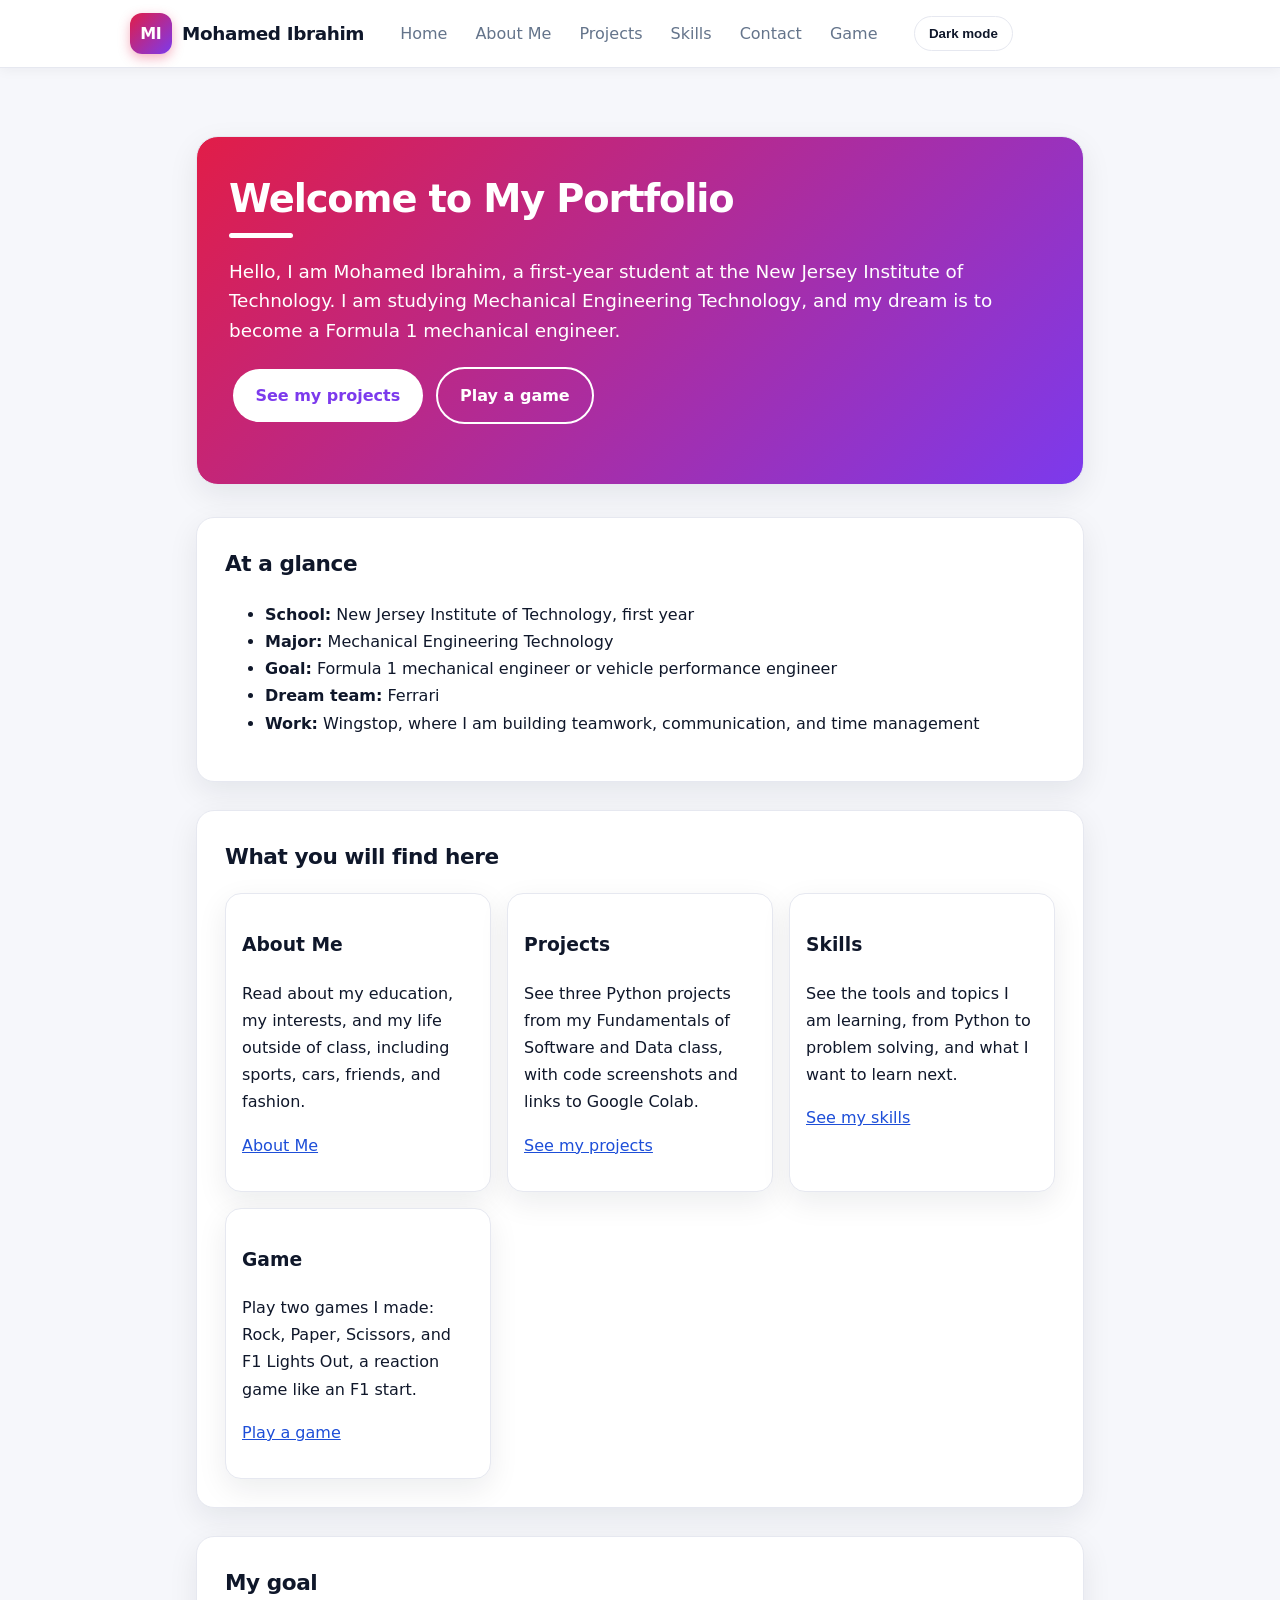
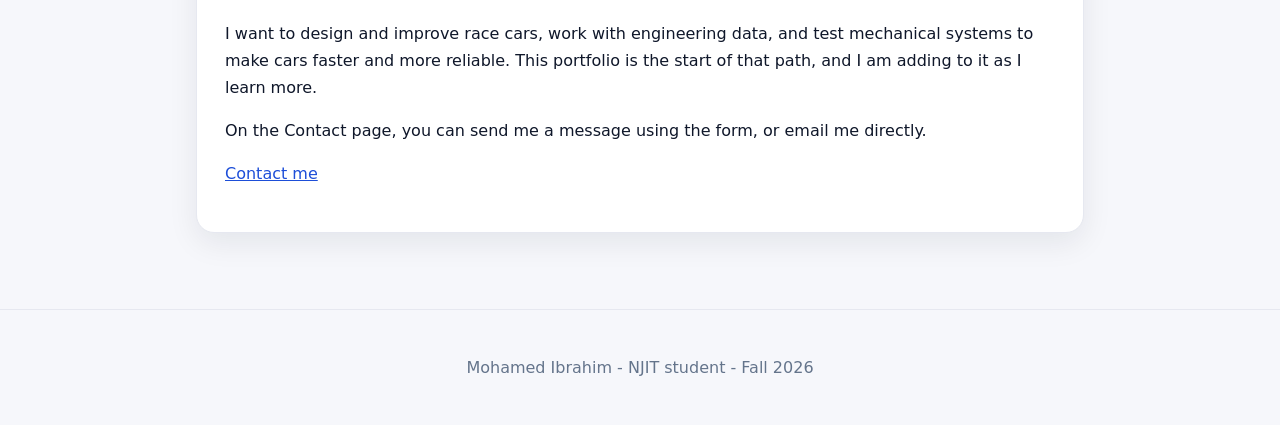
==== index.html @ 42eb2111 "Make Home page fuller with hero and cards, Nov 9" ====
<!DOCTYPE html>
<html lang="en">
<head>
<meta charset="utf-8">
<meta name="viewport" content="width=device-width, initial-scale=1">
<title>Mohamed Ibrahim - Home</title>
<link rel="stylesheet" href="styles.css">
<script src="script.js" defer></script>
</head>
<body>
<a class="skip-link" href="#main">Skip to main content</a>
<header>
<nav aria-label="Main navigation">
<a class="logo" href="index.html"><span class="logo-mark" aria-hidden="true">MI</span> Mohamed Ibrahim</a>
<button class="menu-button" id="menu-button" aria-expanded="false" aria-controls="nav-links">Menu</button>
<ul class="nav-links" id="nav-links">
<li><a href="index.html">Home</a></li>
<li><a href="about.html">About Me</a></li>
<li><a href="projects.html">Projects</a></li>
<li><a href="skills.html">Skills</a></li>
<li><a href="contact.html">Contact</a></li>
<li><a href="game.html">Game</a></li>
</ul>
<button class="theme-button" id="theme-button">Dark mode</button>
</nav>
</header>
<main id="main">
<section class="hero">
<h1>Welcome to My Portfolio</h1>
<p class="hero-tag">Hello, I am Mohamed Ibrahim, a first-year student at the New Jersey Institute of Technology. I am studying Mechanical Engineering Technology, and my dream is to become a Formula 1 mechanical engineer.</p>
<p><a class="hero-button" href="projects.html">See my projects</a> <a class="hero-button hero-button-light" href="game.html">Play a game</a></p>
</section>
<section>
<h2>At a glance</h2>
<ul>
<li><strong>School:</strong> New Jersey Institute of Technology, first year</li>
<li><strong>Major:</strong> Mechanical Engineering Technology</li>
<li><strong>Goal:</strong> Formula 1 mechanical engineer or vehicle performance engineer</li>
<li><strong>Dream team:</strong> Ferrari</li>
<li><strong>Work:</strong> Wingstop, where I am building teamwork, communication, and time management</li>
</ul>
</section>
<section>
<h2>What you will find here</h2>
<div class="card-grid">
<section class="card">
<h3>About Me</h3>
<p>Read about my education, my interests, and my life outside of class, including sports, cars, friends, and fashion.</p>
<p><a href="about.html">About Me</a></p>
</section>
<section class="card">
<h3>Projects</h3>
<p>See three Python projects from my Fundamentals of Software and Data class, with code screenshots and links to Google Colab.</p>
<p><a href="projects.html">See my projects</a></p>
</section>
<section class="card">
<h3>Skills</h3>
<p>See the tools and topics I am learning, from Python to problem solving, and what I want to learn next.</p>
<p><a href="skills.html">See my skills</a></p>
</section>
<section class="card">
<h3>Game</h3>
<p>Play two games I made: Rock, Paper, Scissors, and F1 Lights Out, a reaction game like an F1 start.</p>
<p><a href="game.html">Play a game</a></p>
</section>
</div>
</section>
<section>
<h2>My goal</h2>
<p>I want to design and improve race cars, work with engineering data, and test mechanical systems to make cars faster and more reliable. This portfolio is the start of that path, and I am adding to it as I learn more.</p>
<p>On the Contact page, you can send me a message using the form, or email me directly.</p>
<p><a href="contact.html">Contact me</a></p>
</section>
</main>
<footer><p>Mohamed Ibrahim - NJIT student - Fall 2026</p></footer>
</body>
</html>
---- styles.css ----
:root{--bg:#f6f7fb;--text:#0f172a;--muted:#64748b;--accent:#e11d48;--accent2:#1d4ed8;--card:#ffffff;--border:#e6e8f0;--header:#ffffff;--shadow:0 10px 30px rgba(15,23,42,0.08)}
body.dark{--bg:#0b1220;--text:#f1f5f9;--muted:#94a3b8;--accent:#fb7185;--accent2:#93c5fd;--card:#111c33;--border:#24344f;--header:#0b1220;--shadow:0 10px 30px rgba(0,0,0,0.35)}
*{box-sizing:border-box}
body{margin:0;font-family:system-ui,-apple-system,"Segoe UI",Arial,Helvetica,sans-serif;background:var(--bg);color:var(--text);line-height:1.7}
a{color:var(--accent2)}
a:focus,button:focus,input:focus,textarea:focus{outline:3px solid #f59e0b;outline-offset:2px}
.skip-link{position:absolute;left:-9999px;top:auto}
.skip-link:focus{left:1rem;top:1rem;background:var(--bg);padding:0.5rem}
header{background:var(--header);border-bottom:1px solid var(--border);padding:0.8rem 1rem;position:sticky;top:0;z-index:10;box-shadow:0 2px 12px rgba(15,23,42,0.05)}
nav{display:flex;gap:1.5rem;align-items:center;flex-wrap:wrap;max-width:1020px;margin:0 auto;justify-content:flex-start}
nav a{font-weight:600;text-decoration:none;color:var(--text)}
nav a:hover,nav a:focus{text-decoration:underline}
.logo{display:flex;align-items:center;gap:0.65rem;font-size:1.15rem;font-weight:700;letter-spacing:-0.02em}
.logo-mark{display:inline-flex;align-items:center;justify-content:center;width:2.6rem;height:2.6rem;border-radius:12px;background:linear-gradient(135deg,#e11d48,#7c3aed);color:#ffffff;font-weight:800;font-size:1rem;flex-shrink:0;box-shadow:0 4px 12px rgba(225,29,72,0.35)}
.nav-links{display:flex;gap:0.25rem;flex-wrap:wrap;list-style:none;margin:0;padding:0;justify-content:flex-start}
.nav-links a{color:var(--muted);font-weight:500;padding:0.45rem 0.75rem;border-radius:999px}
.nav-links a:hover{color:var(--text);background:var(--card);text-decoration:none}
.menu-button,.theme-button{margin-left:auto;background:linear-gradient(135deg,#e11d48,#7c3aed);color:#fff;border:none;border-radius:999px;padding:0.55rem 0.9rem;cursor:pointer;font-weight:600}
.theme-button{margin-left:0;background:var(--card);color:var(--text);border:1px solid var(--border)}
main{max-width:920px;margin:0 auto;padding:2.5rem 1rem 3rem}
main h1{font-size:2.4rem;line-height:1.15;letter-spacing:-0.03em;margin:0 0 0.5rem}
main h1::after{content:"";display:block;width:64px;height:5px;border-radius:999px;background:linear-gradient(90deg,#e11d48,#7c3aed);margin-top:0.75rem}
main section{background:var(--card);border:1px solid var(--border);border-radius:18px;padding:1.75rem;margin:1.75rem 0;box-shadow:var(--shadow)}
main section h2{margin-top:0;font-size:1.35rem;letter-spacing:-0.02em}
footer{border-top:1px solid var(--border);padding:1.75rem;text-align:center;color:var(--muted)}
.card{background:var(--card);border:1px solid var(--border);border-radius:16px;padding:1rem;margin:1rem 0;box-shadow:var(--shadow);transition:transform 0.2s ease,box-shadow 0.2s ease}
.card:hover{transform:translateY(-3px)}
.photo-grid{display:grid;grid-template-columns:repeat(3,1fr);gap:1.1rem}
.photo-grid figure{margin:0;overflow:hidden}
.photo-grid img{transition:transform 0.3s ease}
.photo-grid figure:hover img{transform:scale(1.03)}
.image-caption{color:var(--muted);margin-top:0.5rem}
.hero{background:linear-gradient(135deg,#e11d48,#7c3aed);color:#fff;border-radius:22px;padding:2.5rem 2rem;margin-bottom:2rem}
.hero h1{color:#fff}
.hero h1::after{background:#fff}
.hero-tag{font-size:1.15rem;line-height:1.6}
.hero-button{display:inline-block;background:#fff;color:#7c3aed;border-radius:999px;padding:0.8rem 1.4rem;font-weight:700;margin:0.25rem;text-decoration:none}
.hero-button-light{background:transparent;color:#fff;border:2px solid #fff}
.card-grid{display:grid;grid-template-columns:repeat(auto-fit,minmax(220px,1fr));gap:1rem;margin-top:1rem}
.card-grid .card{margin:0}
.lights{display:flex;gap:0.6rem;margin:1rem 0}
.f1-light{width:2.2rem;height:2.2rem;border-radius:50%;background:#334155;display:inline-block}
.f1-light.on{background:#ef4444;box-shadow:0 0 12px #ef4444}
.f1-light.go{background:#22c55e;box-shadow:0 0 12px #22c55e}
img{max-width:100%;height:auto;display:block;border-radius:12px;object-fit:contain}
main section img, .card img{width:100%;height:auto;object-fit:contain;border:1px solid var(--border)}
.photo-grid figure{overflow:visible}
form label{display:block;margin-top:1rem;font-weight:600}
form input,form textarea{width:100%;padding:0.7rem 0.8rem;margin-top:0.35rem;border:1px solid var(--border);border-radius:10px;background:var(--bg);color:var(--text);font:inherit}
form button{background:linear-gradient(135deg,#e11d48,#7c3aed);color:#fff;border:none;border-radius:999px;padding:0.8rem 1.4rem;cursor:pointer;margin-top:1rem;font-weight:700}
main section button{background:linear-gradient(135deg,#e11d48,#7c3aed);color:#fff;border:none;border-radius:999px;padding:0.7rem 1.2rem;cursor:pointer;font-weight:700;margin:0.25rem}
.error{color:#b91c1c;font-weight:bold}
.success{color:#065f46;font-weight:bold}
body.dark .error{color:#fca5a5}
body.dark .success{color:#a7f3d0}
@media (max-width:700px){
  .nav-links{display:none;flex-direction:column;width:100%}
  .nav-links.open{display:flex}
  .menu-button{display:block}
  main{padding:1.5rem 0.9rem}
  main h1{font-size:1.9rem}
  .photo-grid{grid-template-columns:1fr}
}
@media (min-width:701px){
  .menu-button{display:none}
}
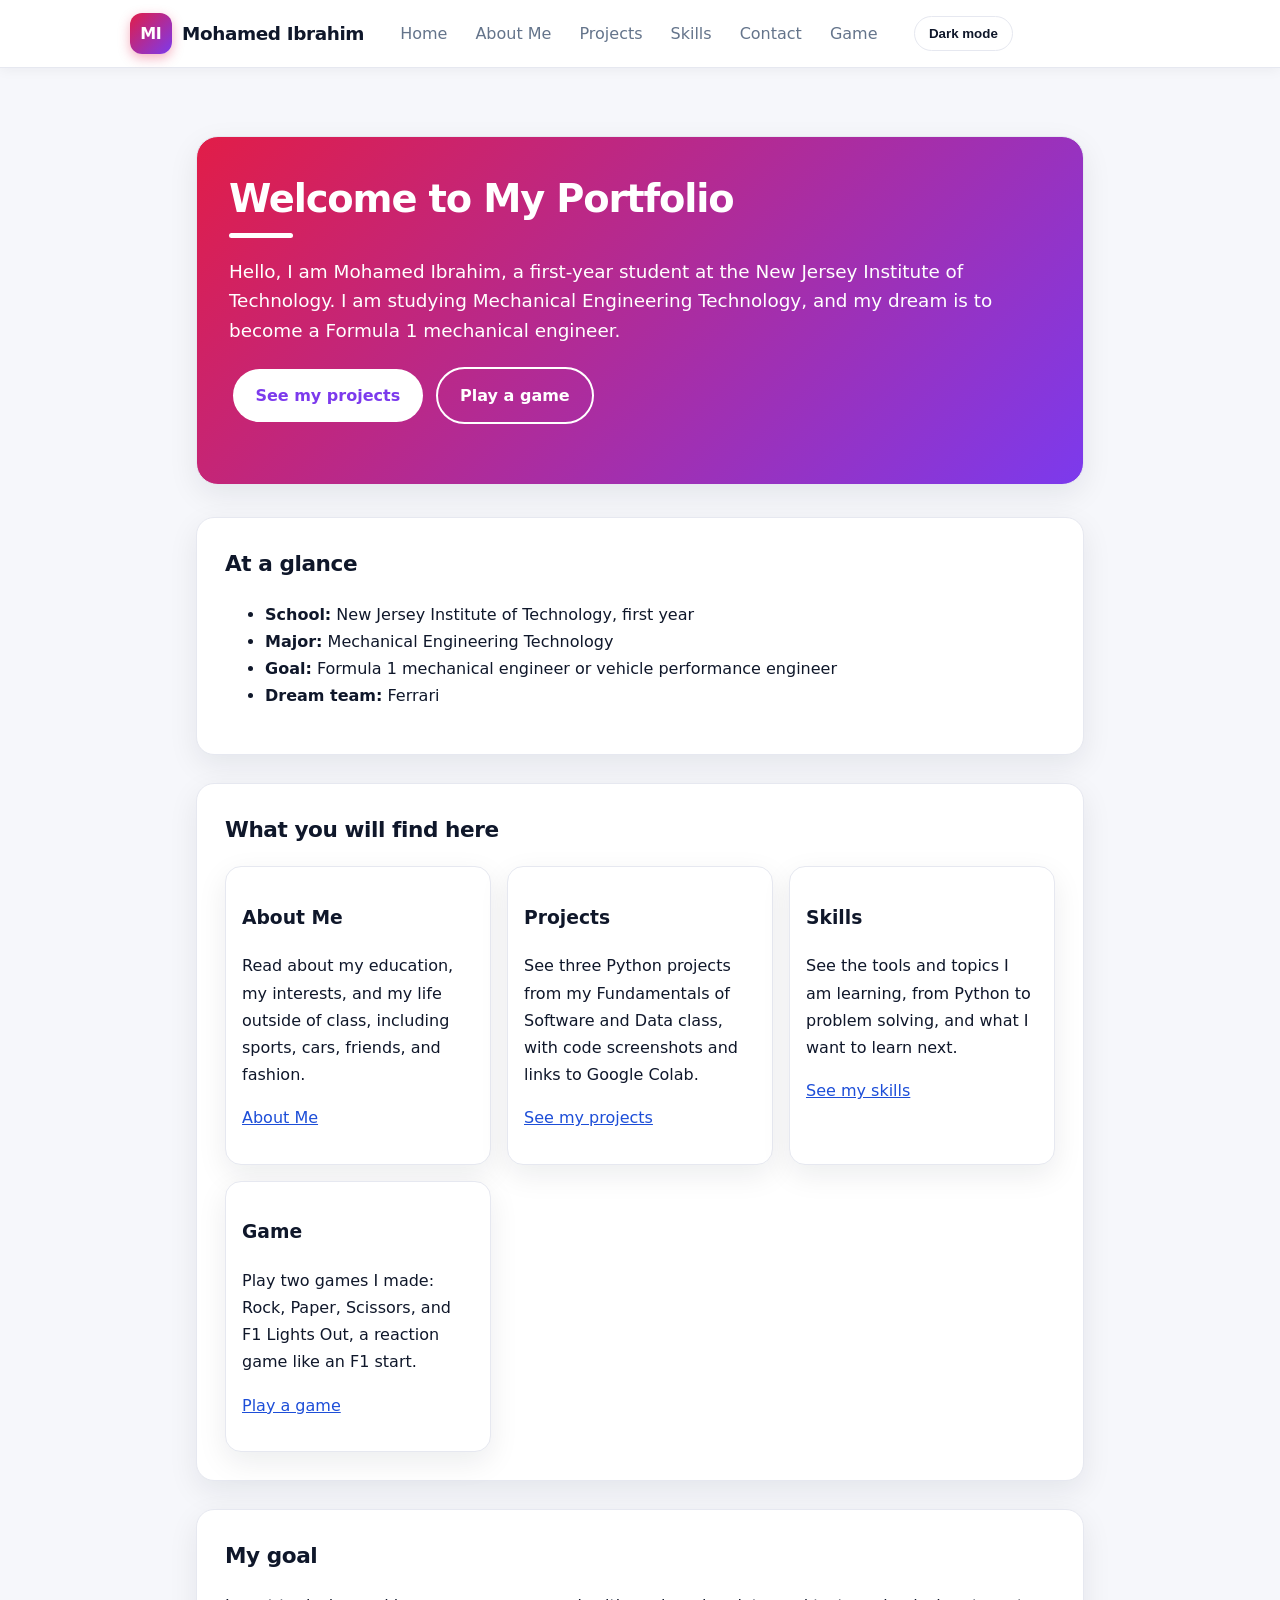
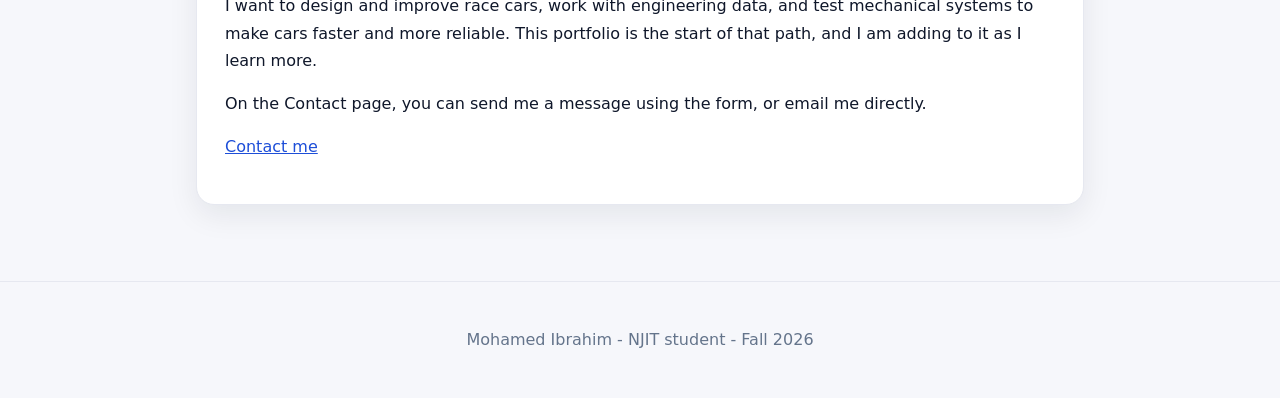
==== commit c6443f73: "Make Home page fuller with hero and cards, Nov 9" ====
--- a/index.html
+++ b/index.html
@@ -37,7 +37,6 @@
 <li><strong>Major:</strong> Mechanical Engineering Technology</li>
 <li><strong>Goal:</strong> Formula 1 mechanical engineer or vehicle performance engineer</li>
 <li><strong>Dream team:</strong> Ferrari</li>
-<li><strong>Work:</strong> Wingstop, where I am building teamwork, communication, and time management</li>
 </ul>
 </section>
 <section>
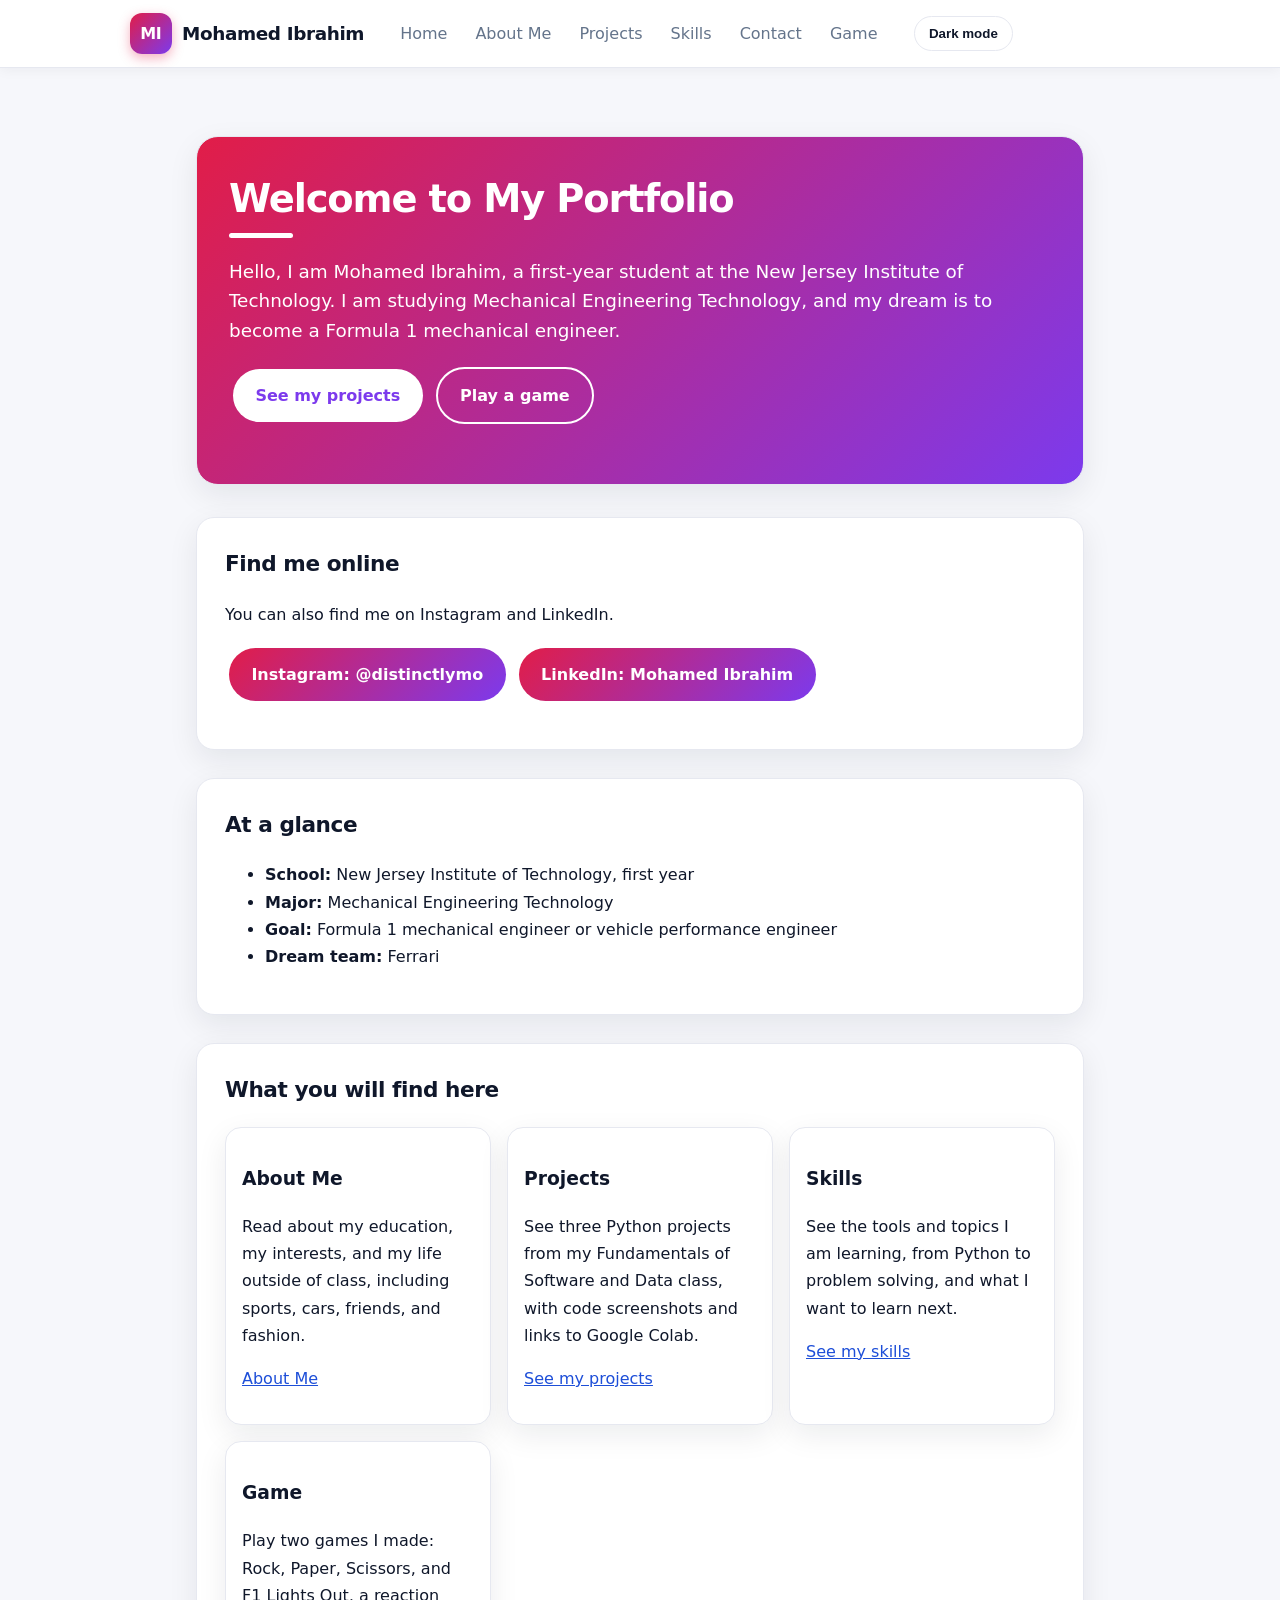
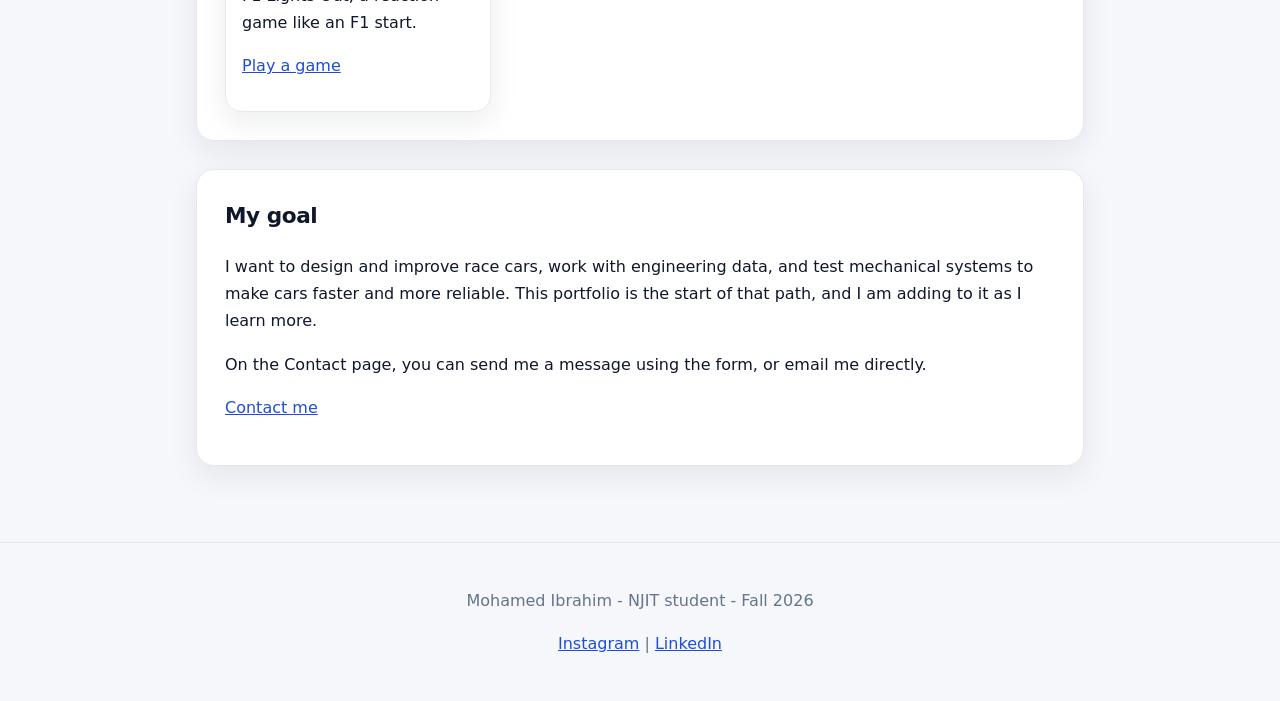
==== commit fc4bba8b: "Add Instagram and LinkedIn links, Nov 9" ====
--- a/index.html
+++ b/index.html
@@ -29,6 +29,11 @@
 <h1>Welcome to My Portfolio</h1>
 <p class="hero-tag">Hello, I am Mohamed Ibrahim, a first-year student at the New Jersey Institute of Technology. I am studying Mechanical Engineering Technology, and my dream is to become a Formula 1 mechanical engineer.</p>
 <p><a class="hero-button" href="projects.html">See my projects</a> <a class="hero-button hero-button-light" href="game.html">Play a game</a></p>
+</section>
+<section>
+<h2>Find me online</h2>
+<p>You can also find me on Instagram and LinkedIn.</p>
+<p><a class="social-button" href="https://www.instagram.com/distinctlymo/">Instagram: @distinctlymo</a> <a class="social-button" href="https://www.linkedin.com/in/mohamed-ibrahim-390871430">LinkedIn: Mohamed Ibrahim</a></p>
 </section>
 <section>
 <h2>At a glance</h2>
@@ -71,6 +76,6 @@
 <p><a href="contact.html">Contact me</a></p>
 </section>
 </main>
-<footer><p>Mohamed Ibrahim - NJIT student - Fall 2026</p></footer>
+<footer><p>Mohamed Ibrahim - NJIT student - Fall 2026</p><p><a href="https://www.instagram.com/distinctlymo/">Instagram</a> | <a href="https://www.linkedin.com/in/mohamed-ibrahim-390871430">LinkedIn</a></p></footer>
 </body>
 </html>
--- a/styles.css
+++ b/styles.css
@@ -37,6 +37,8 @@
 .hero-button{display:inline-block;background:#fff;color:#7c3aed;border-radius:999px;padding:0.8rem 1.4rem;font-weight:700;margin:0.25rem;text-decoration:none}
 .hero-button-light{background:transparent;color:#fff;border:2px solid #fff}
 .card-grid{display:grid;grid-template-columns:repeat(auto-fit,minmax(220px,1fr));gap:1rem;margin-top:1rem}
+.social-button{display:inline-block;background:linear-gradient(135deg,#e11d48,#7c3aed);color:#fff;border-radius:999px;padding:0.8rem 1.4rem;font-weight:700;margin:0.25rem;text-decoration:none}
+footer a{color:var(--accent2)}
 .card-grid .card{margin:0}
 .lights{display:flex;gap:0.6rem;margin:1rem 0}
 .f1-light{width:2.2rem;height:2.2rem;border-radius:50%;background:#334155;display:inline-block}
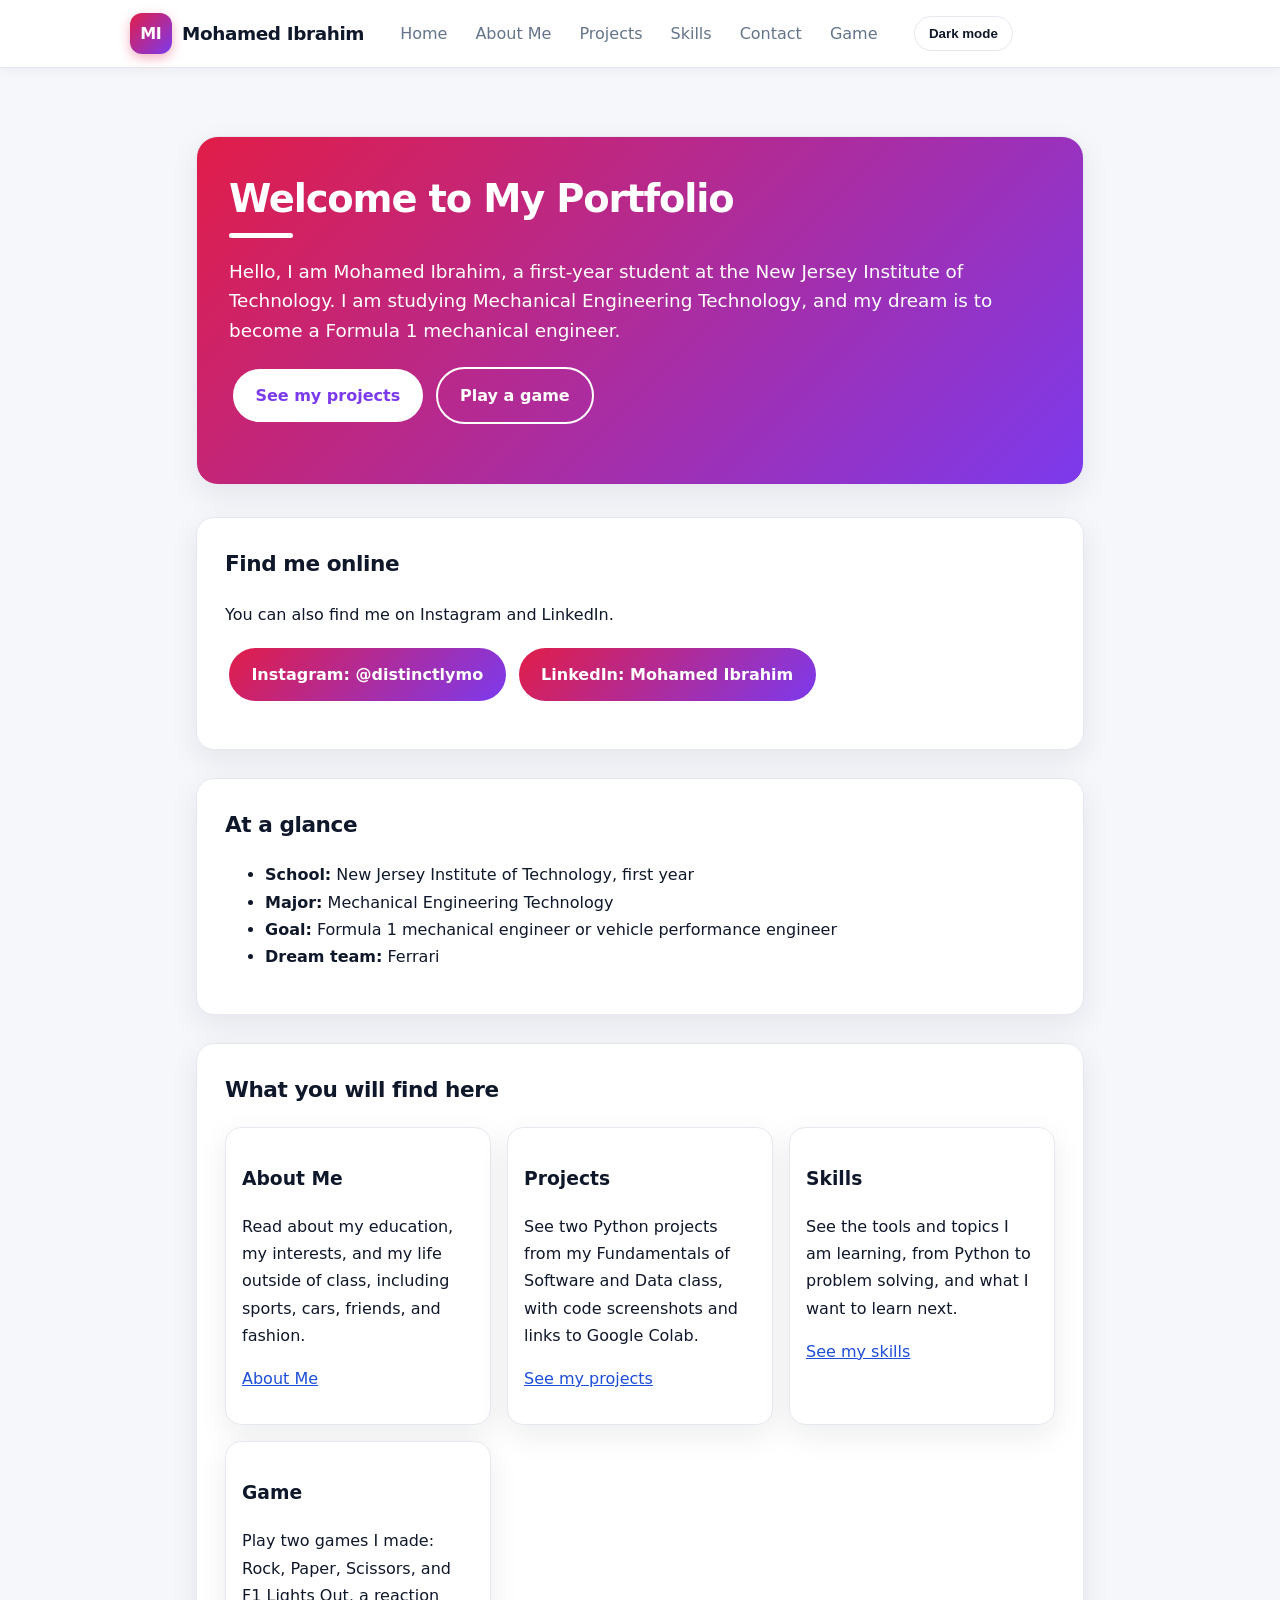
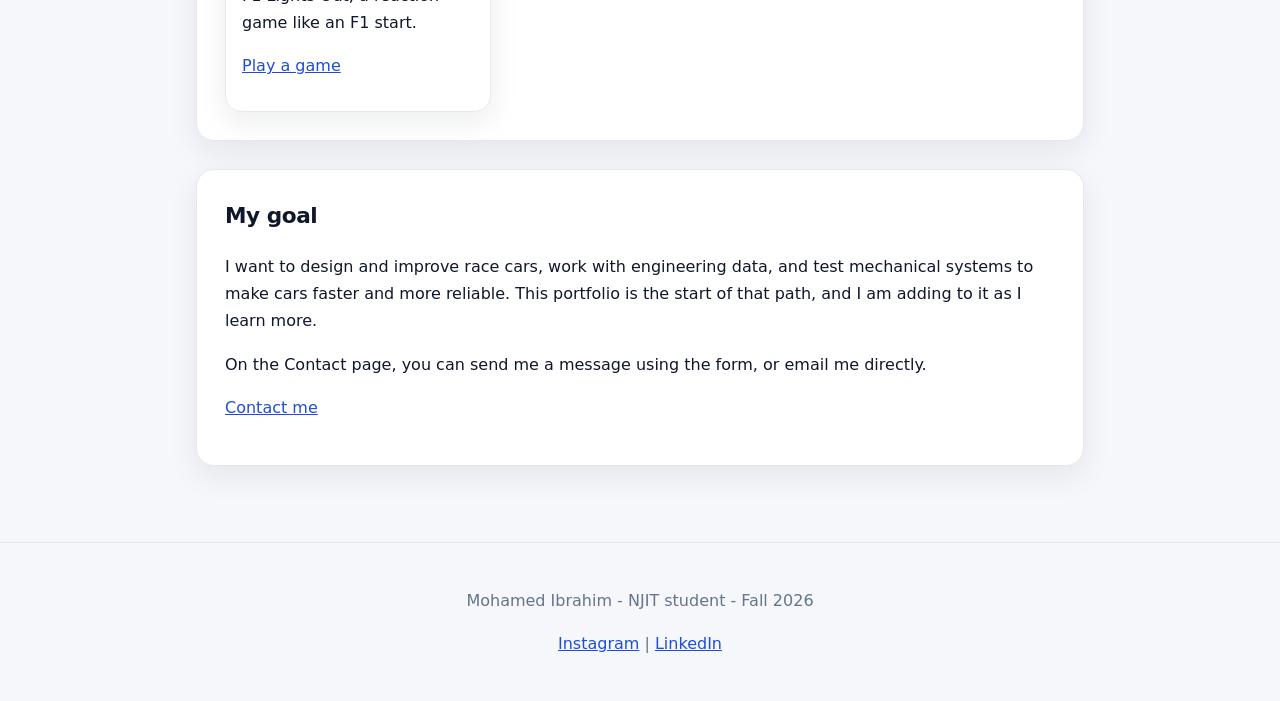
==== commit 9fa3e3d6: "Remove Weather Data Logger project, Nov 9" ====
--- a/index.html
+++ b/index.html
@@ -54,7 +54,7 @@
 </section>
 <section class="card">
 <h3>Projects</h3>
-<p>See three Python projects from my Fundamentals of Software and Data class, with code screenshots and links to Google Colab.</p>
+<p>See two Python projects from my Fundamentals of Software and Data class, with code screenshots and links to Google Colab.</p>
 <p><a href="projects.html">See my projects</a></p>
 </section>
 <section class="card">
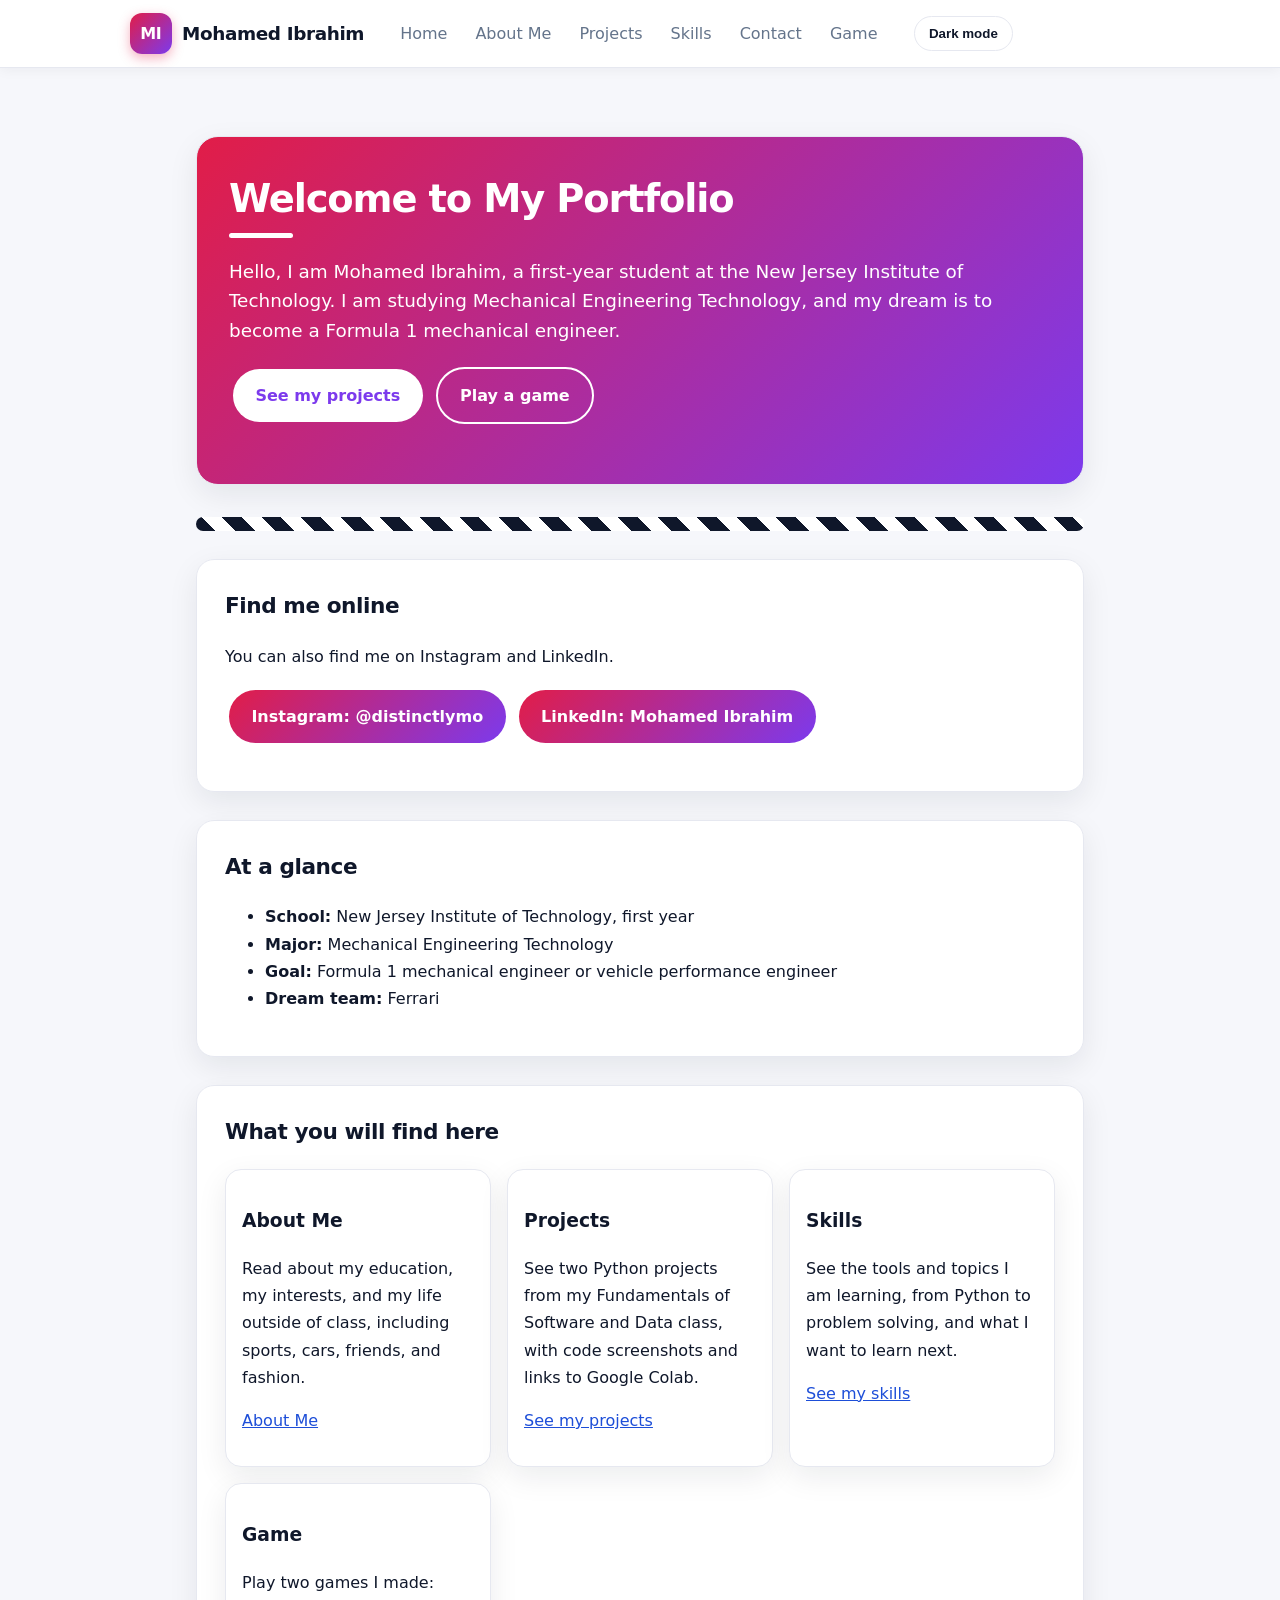
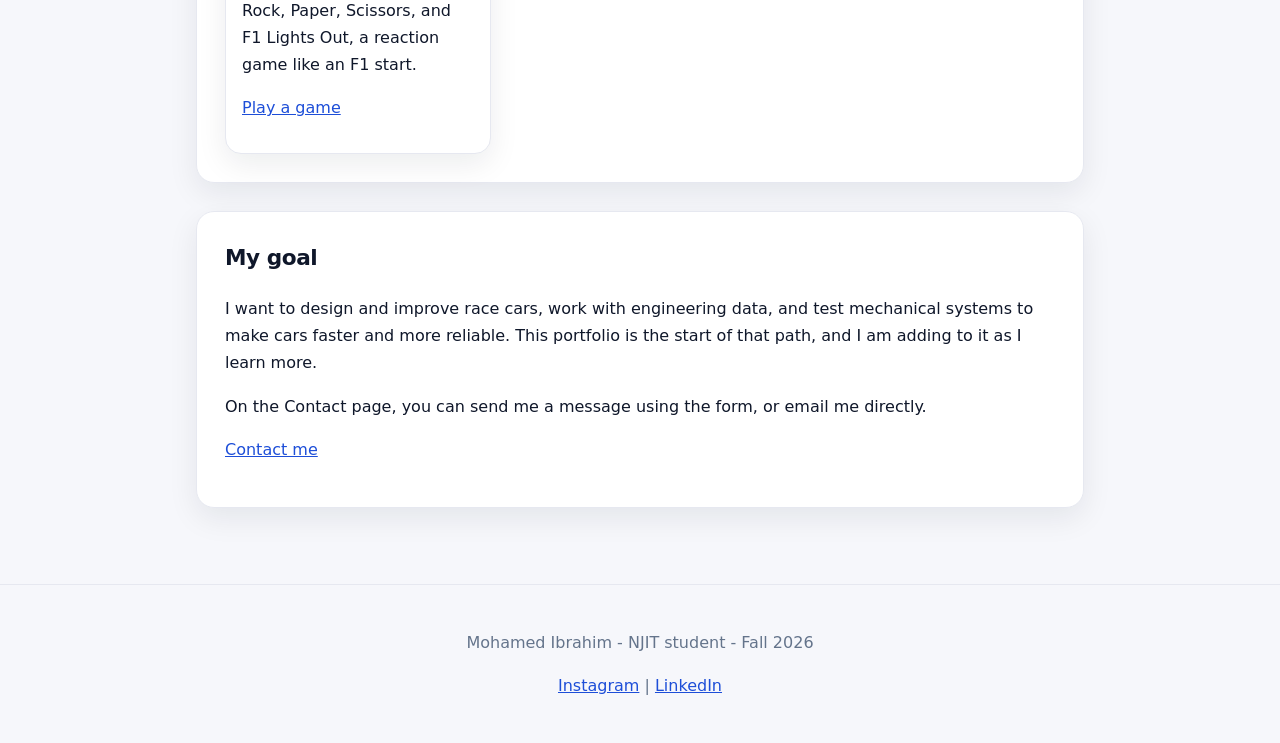
==== commit f635fd2d: "Make site more dynamic with animations, Nov 9" ====
--- a/index.html
+++ b/index.html
@@ -30,6 +30,7 @@
 <p class="hero-tag">Hello, I am Mohamed Ibrahim, a first-year student at the New Jersey Institute of Technology. I am studying Mechanical Engineering Technology, and my dream is to become a Formula 1 mechanical engineer.</p>
 <p><a class="hero-button" href="projects.html">See my projects</a> <a class="hero-button hero-button-light" href="game.html">Play a game</a></p>
 </section>
+<div class="race-strip" aria-hidden="true"></div>
 <section>
 <h2>Find me online</h2>
 <p>You can also find me on Instagram and LinkedIn.</p>
--- a/styles.css
+++ b/styles.css
@@ -39,6 +39,18 @@
 .card-grid{display:grid;grid-template-columns:repeat(auto-fit,minmax(220px,1fr));gap:1rem;margin-top:1rem}
 .social-button{display:inline-block;background:linear-gradient(135deg,#e11d48,#7c3aed);color:#fff;border-radius:999px;padding:0.8rem 1.4rem;font-weight:700;margin:0.25rem;text-decoration:none}
 footer a{color:var(--accent2)}
+@keyframes gradientShift{0%{background-position:0% 50%}50%{background-position:100% 50%}100%{background-position:0% 50%}}
+@keyframes fadeUp{from{opacity:0;transform:translateY(14px)}to{opacity:1;transform:translateY(0)}}
+.hero{background:linear-gradient(135deg,#e11d48,#7c3aed,#1d4ed8,#e11d48);background-size:300% 300%;animation:gradientShift 12s ease infinite, fadeUp 0.8s ease both}
+.hero h1,.hero p{animation:fadeUp 0.8s ease both}
+.card{transition:transform 0.25s ease, box-shadow 0.25s ease}
+.card:hover{transform:translateY(-6px);box-shadow:0 14px 28px rgba(15,23,42,0.16)}
+a{transition:color 0.2s ease}
+button{transition:transform 0.2s ease, box-shadow 0.2s ease}
+button:hover{transform:translateY(-2px)}
+.reveal{opacity:0;transform:translateY(14px);transition:opacity 0.6s ease, transform 0.6s ease}
+.reveal.visible{opacity:1;transform:translateY(0)}
+.race-strip{height:14px;border-radius:999px;background:repeating-linear-gradient(45deg,#0f172a 0 14px,#fff 14px 28px);margin:1.5rem 0;animation:fadeUp 0.8s ease both}
 .card-grid .card{margin:0}
 .lights{display:flex;gap:0.6rem;margin:1rem 0}
 .f1-light{width:2.2rem;height:2.2rem;border-radius:50%;background:#334155;display:inline-block}
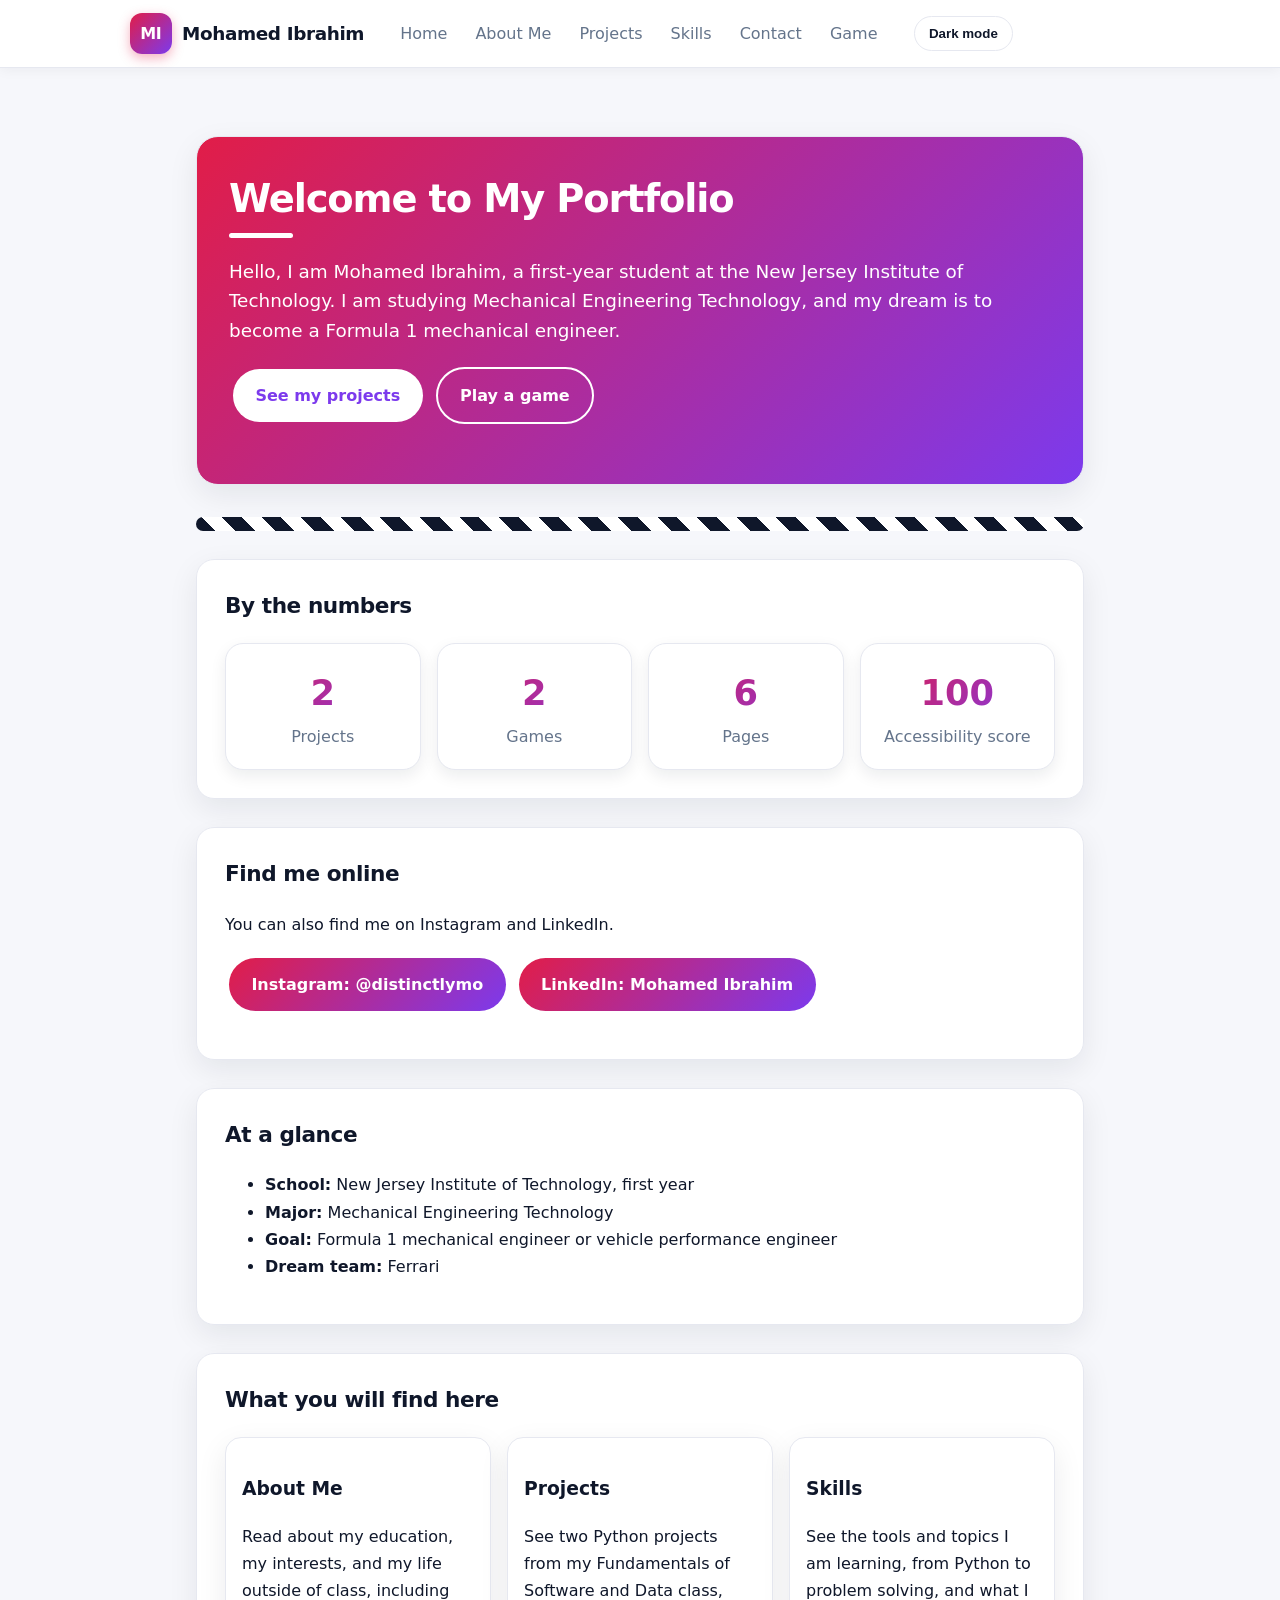
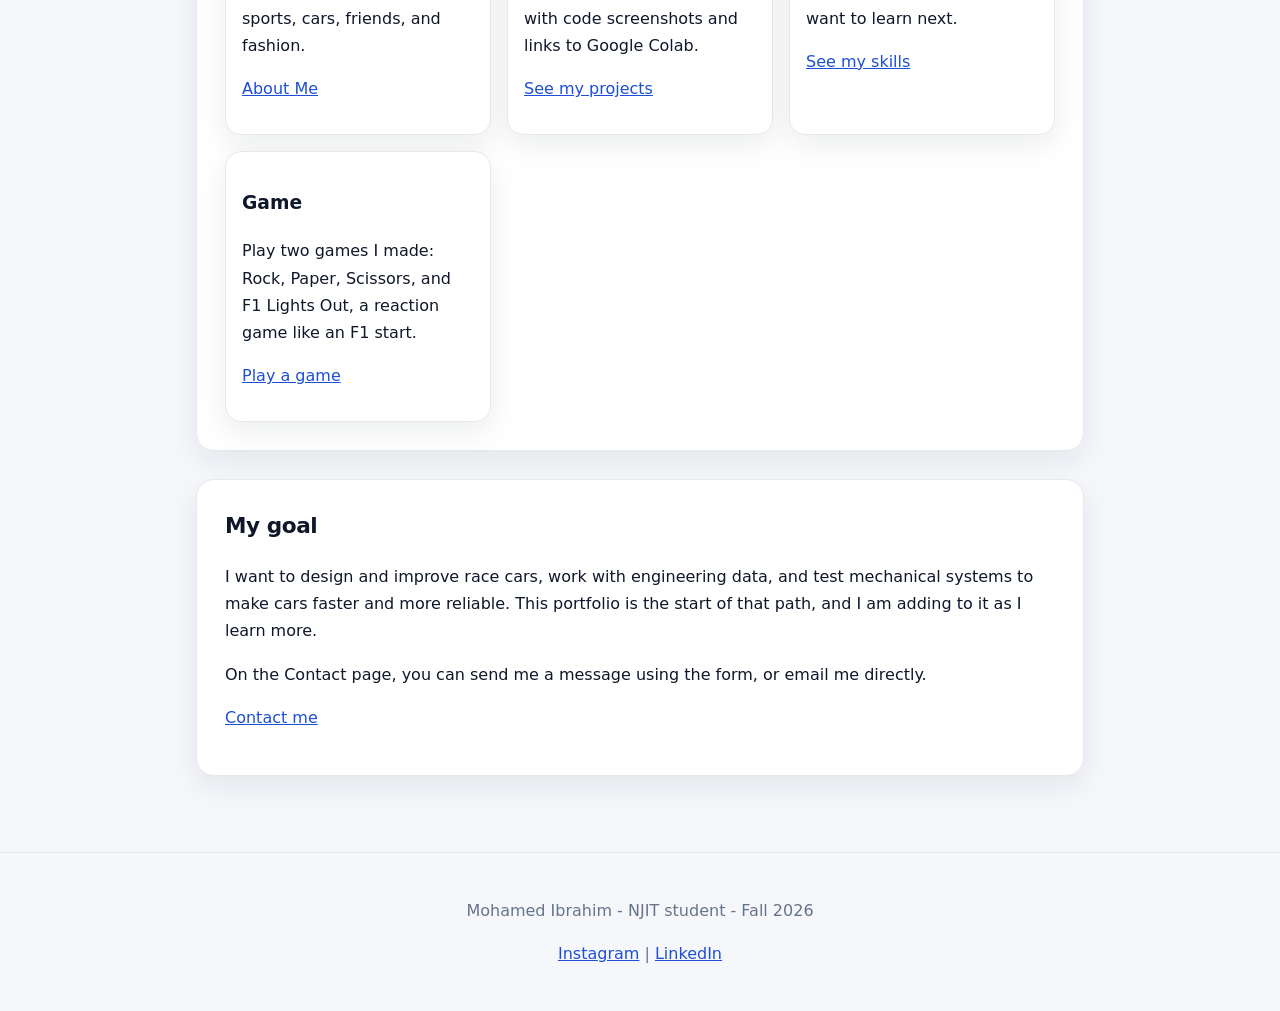
==== commit 93e423c7: "Add By the numbers stats and more touches, Nov 9" ====
--- a/index.html
+++ b/index.html
@@ -31,6 +31,15 @@
 <p><a class="hero-button" href="projects.html">See my projects</a> <a class="hero-button hero-button-light" href="game.html">Play a game</a></p>
 </section>
 <div class="race-strip" aria-hidden="true"></div>
+<section>
+<h2>By the numbers</h2>
+<div class="stats">
+<div class="stat"><strong data-count="2">2</strong><span>Projects</span></div>
+<div class="stat"><strong data-count="2">2</strong><span>Games</span></div>
+<div class="stat"><strong data-count="6">6</strong><span>Pages</span></div>
+<div class="stat"><strong data-count="100">100</strong><span>Accessibility score</span></div>
+</div>
+</section>
 <section>
 <h2>Find me online</h2>
 <p>You can also find me on Instagram and LinkedIn.</p>
--- a/styles.css
+++ b/styles.css
@@ -51,6 +51,14 @@
 .reveal{opacity:0;transform:translateY(14px);transition:opacity 0.6s ease, transform 0.6s ease}
 .reveal.visible{opacity:1;transform:translateY(0)}
 .race-strip{height:14px;border-radius:999px;background:repeating-linear-gradient(45deg,#0f172a 0 14px,#fff 14px 28px);margin:1.5rem 0;animation:fadeUp 0.8s ease both}
+html{scroll-behavior:smooth}
+body{transition:background-color 0.3s ease,color 0.3s ease}
+.nav-links a{position:relative}
+.nav-links a:hover::after{content:"";position:absolute;left:0;right:0;bottom:-4px;height:3px;border-radius:999px;background:linear-gradient(135deg,#e11d48,#7c3aed)}
+.stats{display:grid;grid-template-columns:repeat(auto-fit,minmax(140px,1fr));gap:1rem;margin-top:1rem}
+.stat{background:var(--card);border:1px solid var(--border);border-radius:18px;padding:1.2rem;text-align:center;box-shadow:0 6px 16px rgba(15,23,42,0.08)}
+.stat strong{display:block;font-size:2.2rem;background:linear-gradient(135deg,#e11d48,#7c3aed);-webkit-background-clip:text;background-clip:text;color:transparent}
+.stat span{color:var(--muted)}
 .card-grid .card{margin:0}
 .lights{display:flex;gap:0.6rem;margin:1rem 0}
 .f1-light{width:2.2rem;height:2.2rem;border-radius:50%;background:#334155;display:inline-block}
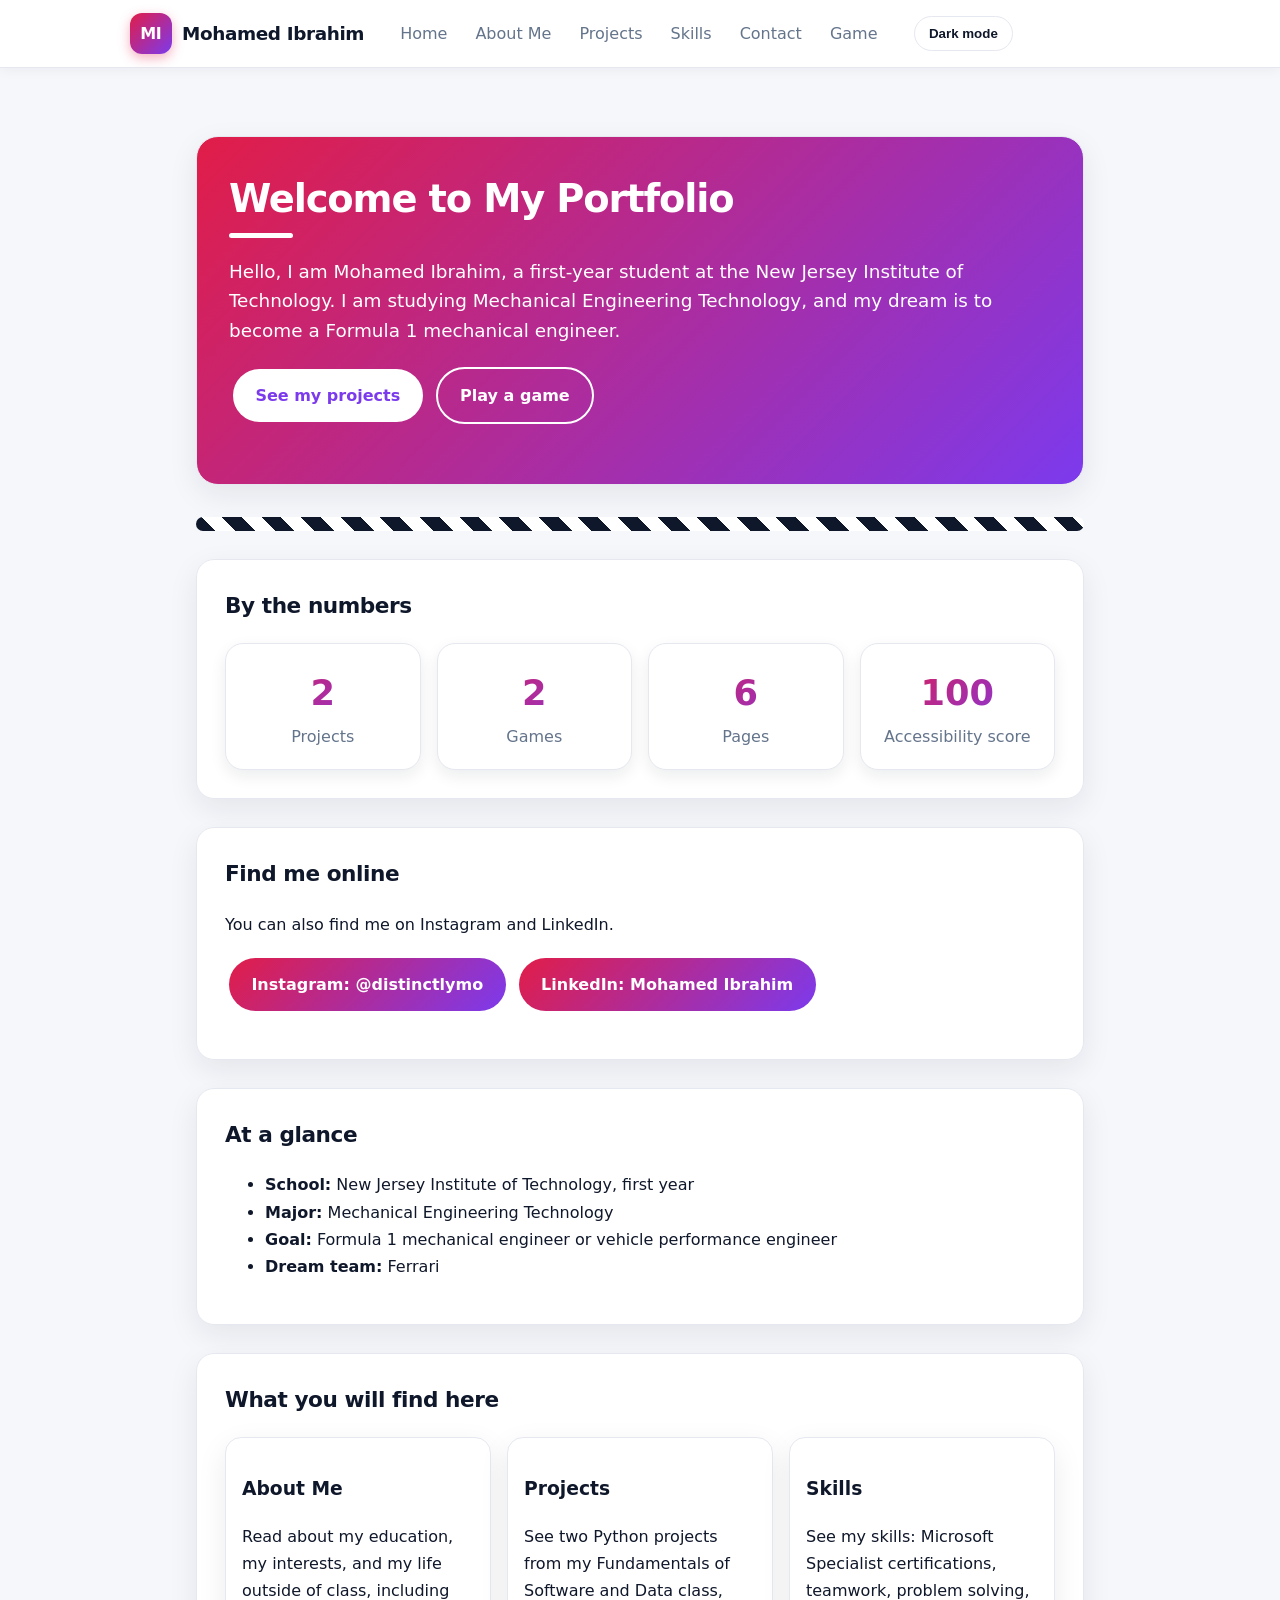
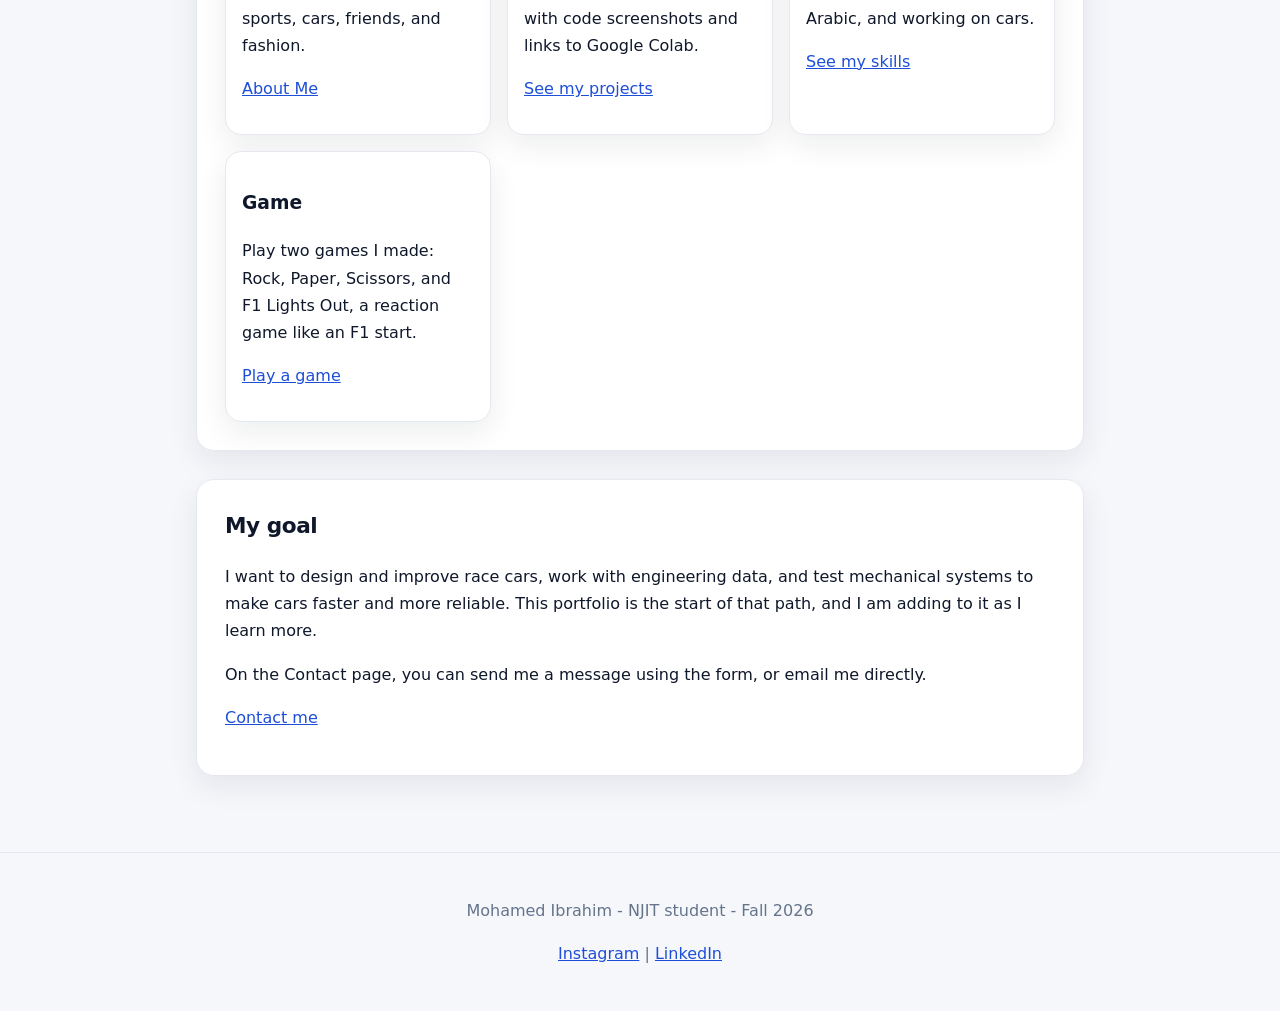
==== commit 134a0daa: "Replace Skills page with only Mohamed's listed skills, Nov 9" ====
--- a/index.html
+++ b/index.html
@@ -69,7 +69,7 @@
 </section>
 <section class="card">
 <h3>Skills</h3>
-<p>See the tools and topics I am learning, from Python to problem solving, and what I want to learn next.</p>
+<p>See my skills: Microsoft Specialist certifications, teamwork, problem solving, Arabic, and working on cars.</p>
 <p><a href="skills.html">See my skills</a></p>
 </section>
 <section class="card">
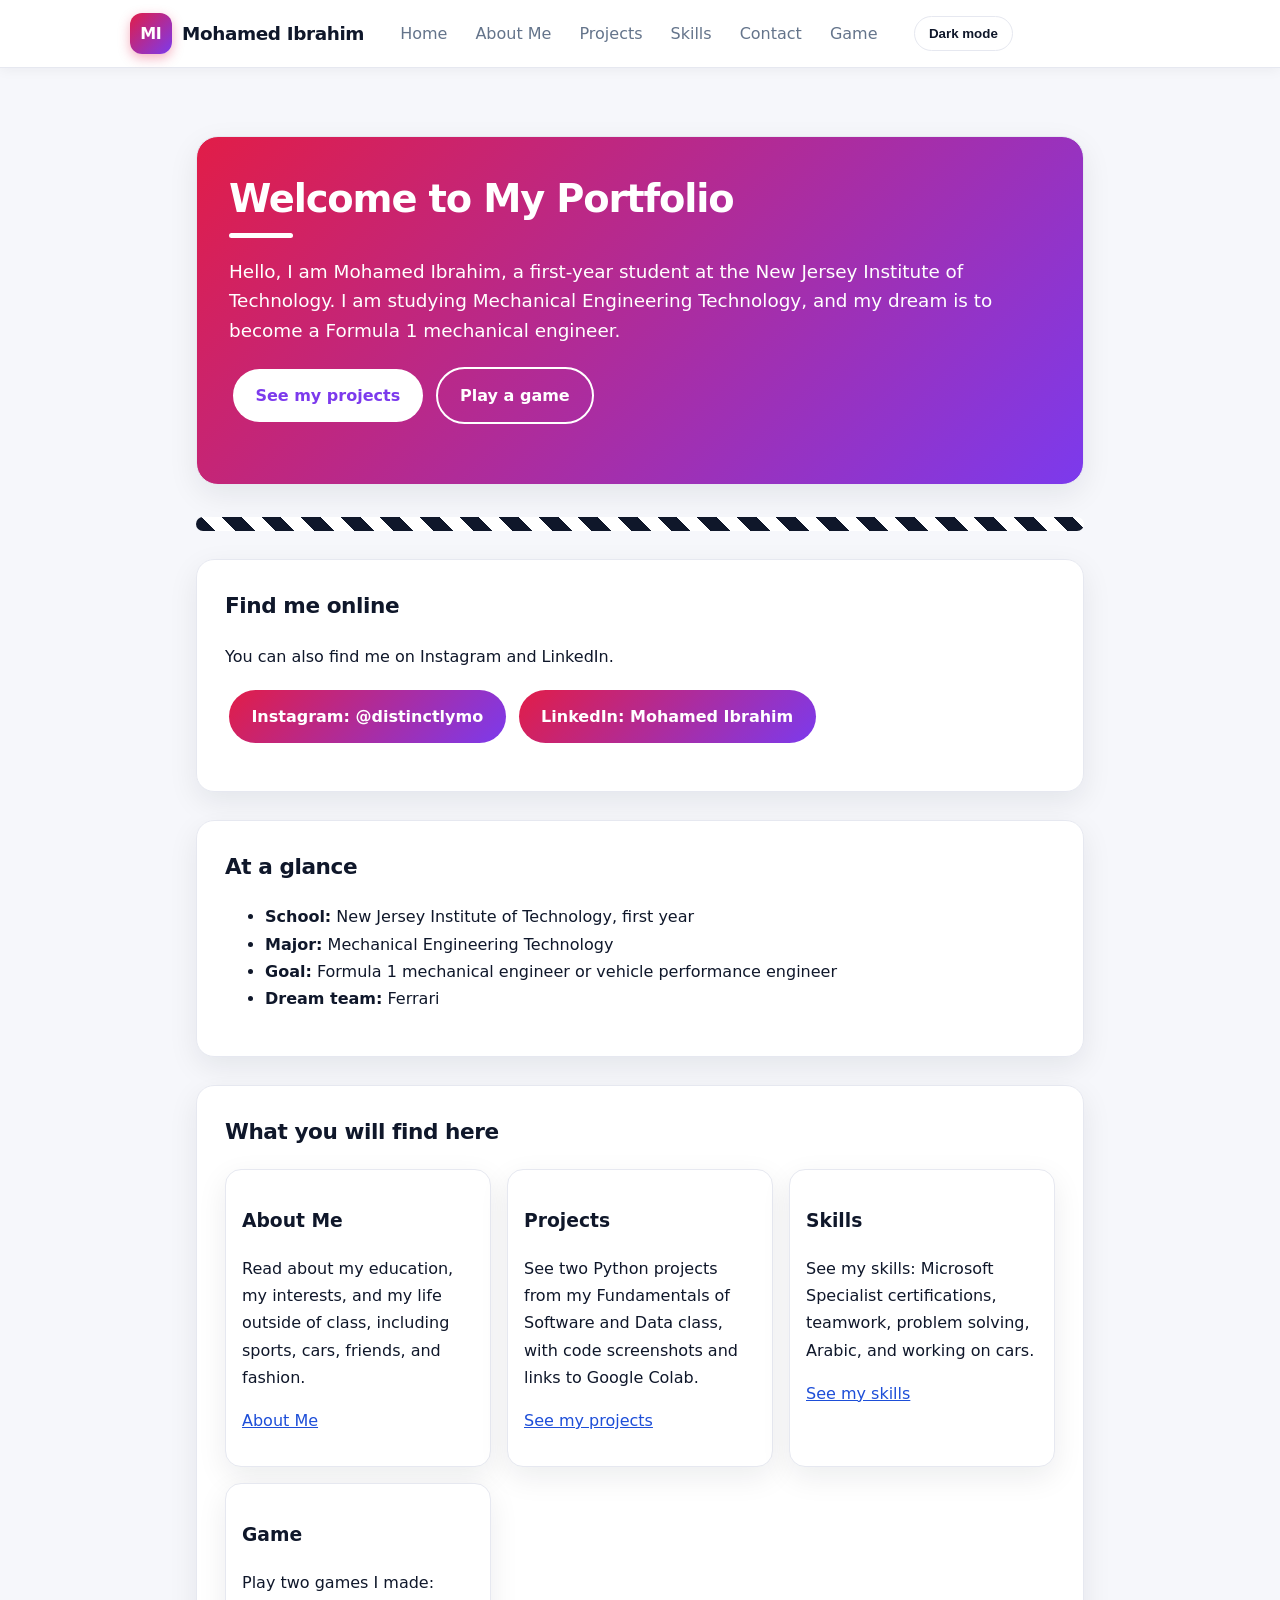
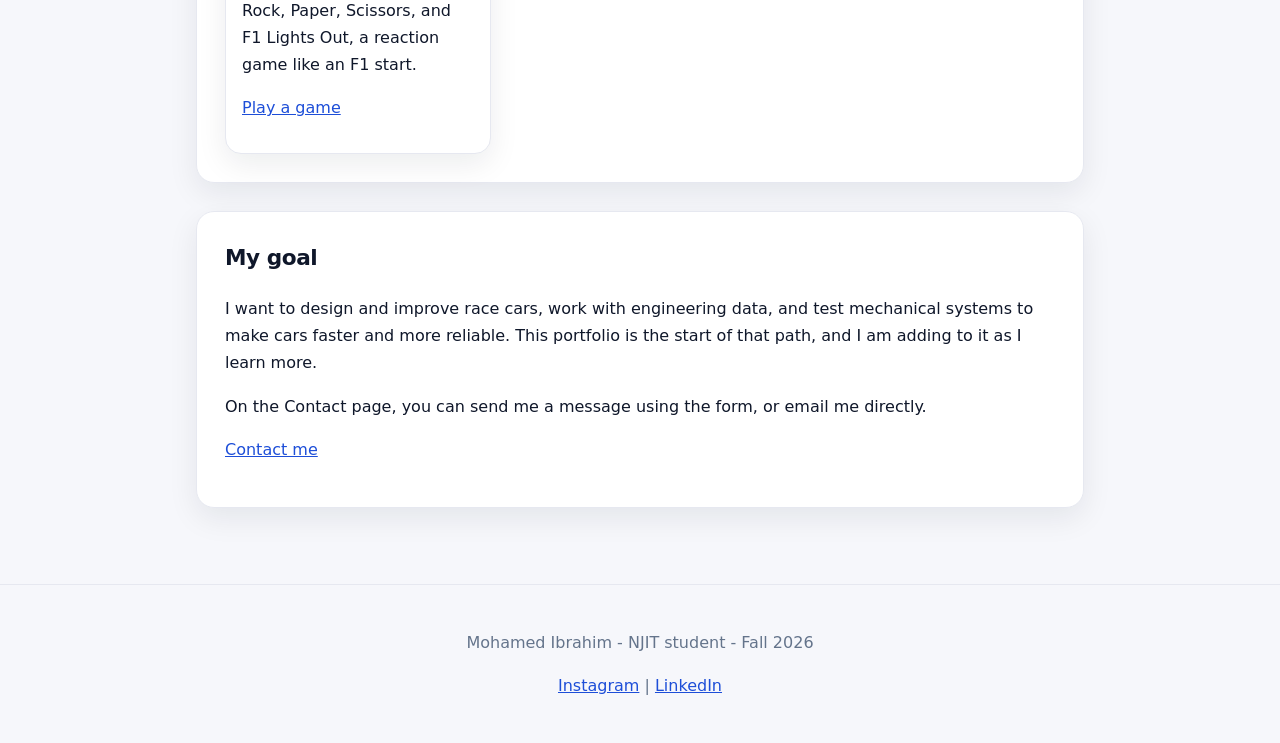
==== commit fa3fc4c5: "Remove By the numbers from Home page, Nov 9" ====
--- a/index.html
+++ b/index.html
@@ -31,15 +31,6 @@
 <p><a class="hero-button" href="projects.html">See my projects</a> <a class="hero-button hero-button-light" href="game.html">Play a game</a></p>
 </section>
 <div class="race-strip" aria-hidden="true"></div>
-<section>
-<h2>By the numbers</h2>
-<div class="stats">
-<div class="stat"><strong data-count="2">2</strong><span>Projects</span></div>
-<div class="stat"><strong data-count="2">2</strong><span>Games</span></div>
-<div class="stat"><strong data-count="6">6</strong><span>Pages</span></div>
-<div class="stat"><strong data-count="100">100</strong><span>Accessibility score</span></div>
-</div>
-</section>
 <section>
 <h2>Find me online</h2>
 <p>You can also find me on Instagram and LinkedIn.</p>
